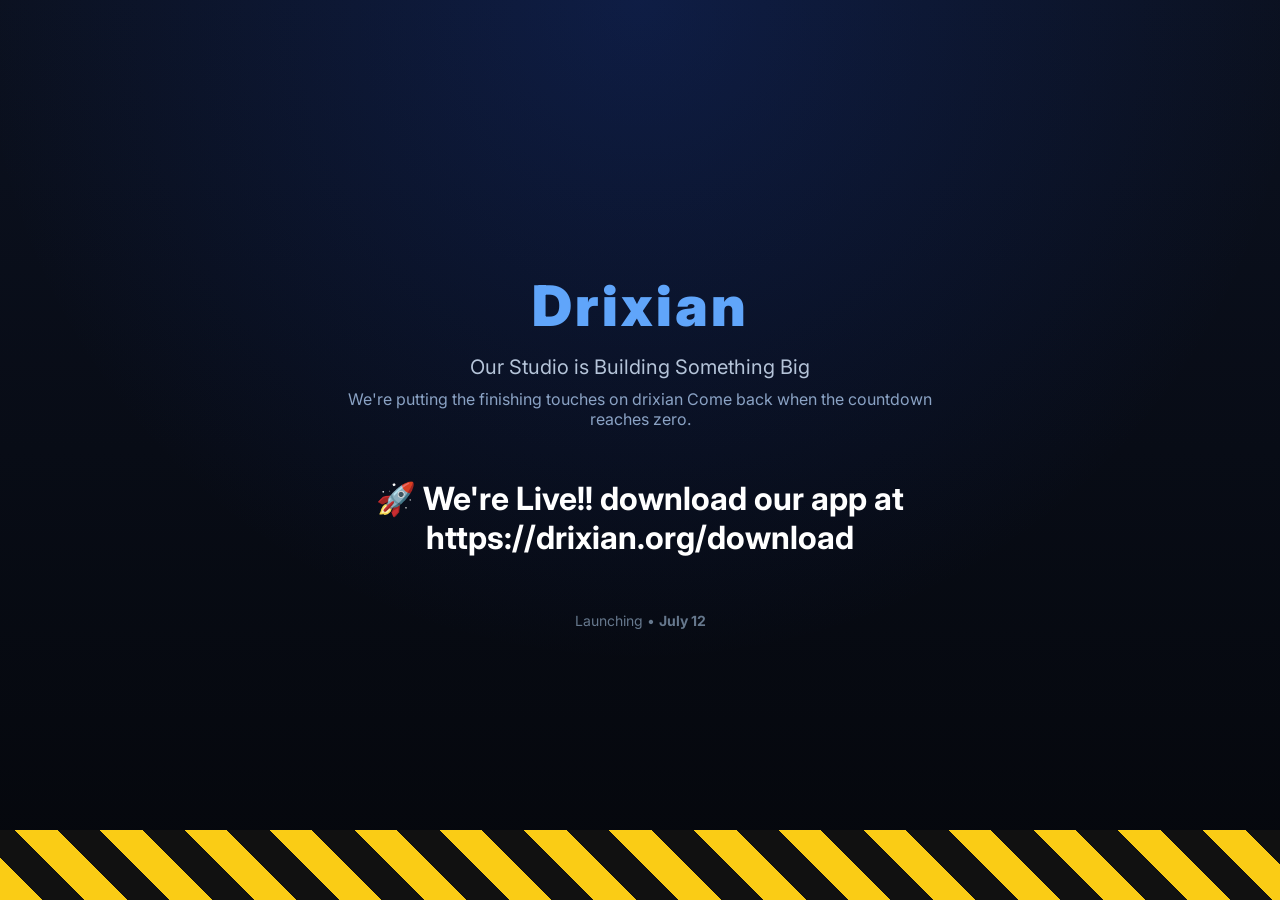
==== index.html @ 777c3008 "Rename 404.html to index.html" ====
<!DOCTYPE html>
<html lang="en">
<head>
<meta charset="UTF-8">
<meta name="viewport" content="width=device-width, initial-scale=1.0">
<title>Drixian • Under Construction</title>

<link href="https://fonts.googleapis.com/css2?family=Inter:wght@300;500;700;900&display=swap" rel="stylesheet">

<style>
*{
margin:0;
padding:0;
box-sizing:border-box;
font-family:Inter,sans-serif;
}

body{
background:#0a0f18;
overflow:hidden;
color:white;
height:100vh;
display:flex;
justify-content:center;
align-items:center;
position:relative;
}

/* Background */

body:before{
content:"";
position:absolute;
inset:0;
background:
radial-gradient(circle at top,#1d4ed833,transparent 60%),
linear-gradient(#0b1120,#05070c);
}

/* Stars */

.stars{
position:absolute;
inset:0;
background-image:
radial-gradient(white 1px,transparent 1px);
background-size:60px 60px;
opacity:.2;
}

/* Crane */

.crane{
position:absolute;
left:8%;
bottom:120px;
width:220px;
height:420px;
}

.tower{
position:absolute;
bottom:0;
width:18px;
height:100%;
background:#888;
}

.arm{
position:absolute;
top:20px;
left:10px;
height:12px;
width:180px;
background:#999;
}

.cable{
position:absolute;
top:32px;
left:170px;
width:3px;
height:150px;
background:#666;
animation:swing 4s ease-in-out infinite;
transform-origin:top;
}

.hook{
position:absolute;
bottom:-12px;
left:-4px;
font-size:28px;
}

@keyframes swing{
0%,100%{transform:rotate(-4deg);}
50%{transform:rotate(4deg);}
}

/* Workers */

.worker{
position:absolute;
bottom:70px;
font-size:28px;
animation:work 1.3s infinite alternate;
}

.worker:nth-child(2){
left:44%;
animation-delay:.3s;
}

.worker:nth-child(3){
left:58%;
animation-delay:.8s;
}

@keyframes work{
from{
transform:translateY(0);
}
to{
transform:translateY(-6px);
}
}

/* Main */

.container{
position:relative;
z-index:5;
text-align:center;
max-width:700px;
padding:30px;
}

.logo{
font-size:56px;
font-weight:900;
letter-spacing:3px;
color:#60a5fa;
}

.subtitle{
margin-top:15px;
font-size:20px;
color:#b5c4d9;
}

.message{
margin-top:10px;
color:#8aa2c4;
}

.countdown{
margin-top:50px;
display:flex;
justify-content:center;
gap:18px;
flex-wrap:wrap;
}

.card{
background:#101826;
padding:20px;
border-radius:16px;
min-width:120px;
box-shadow:0 0 20px rgba(59,130,246,.15);
border:1px solid rgba(255,255,255,.05);
}

.number{
font-size:42px;
font-weight:900;
color:#60a5fa;
}

.label{
margin-top:8px;
font-size:14px;
text-transform:uppercase;
color:#7f94b3;
letter-spacing:2px;
}

.footer{
margin-top:55px;
font-size:14px;
color:#66788d;
}

.barricade{
position:absolute;
bottom:0;
left:0;
width:100%;
height:70px;
background:repeating-linear-gradient(
45deg,
#facc15 0 30px,
#111 30px 60px
);
}
</style>
</head>

<body>

<div class="container">

<div class="logo">Drixian</div>

<div class="subtitle">
Our Studio is Building Something Big
</div>

<div class="message">
We're putting the finishing touches on drixian
Come back when the countdown reaches zero.
</div>

<div class="countdown">

<div class="card">
<div class="number" id="days">0</div>
<div class="label">Days</div>
</div>

<div class="card">
<div class="number" id="hours">0</div>
<div class="label">Hours</div>
</div>

<div class="card">
<div class="number" id="minutes">0</div>
<div class="label">Minutes</div>
</div>

<div class="card">
<div class="number" id="seconds">0</div>
<div class="label">Seconds</div>
</div>

</div>

<div class="footer">
Launching • <strong>July 12</strong>
</div>

</div>

<div class="barricade"></div>

<script>
const launch = new Date("June 26, 2026 10:24:00").getTime();

function updateCountdown(){

const now = Date.now();

const distance = launch - now;

if(distance<=0){

document.querySelector(".countdown").innerHTML=
"<h1>🚀 We're Live!! download our app at https://drixian.org/download</h1>";

return;
}

const days=Math.floor(distance/(1000*60*60*24));
const hours=Math.floor((distance%(1000*60*60*24))/(1000*60*60));
const minutes=Math.floor((distance%(1000*60*60))/(1000*60));
const seconds=Math.floor((distance%(1000*60))/1000);

daysEl.textContent=days;
hoursEl.textContent=hours;
minutesEl.textContent=minutes;
secondsEl.textContent=seconds;
}

const daysEl=document.getElementById("days");
const hoursEl=document.getElementById("hours");
const minutesEl=document.getElementById("minutes");
const secondsEl=document.getElementById("seconds");

updateCountdown();

setInterval(updateCountdown,1000);
</script>

</body>
</html>
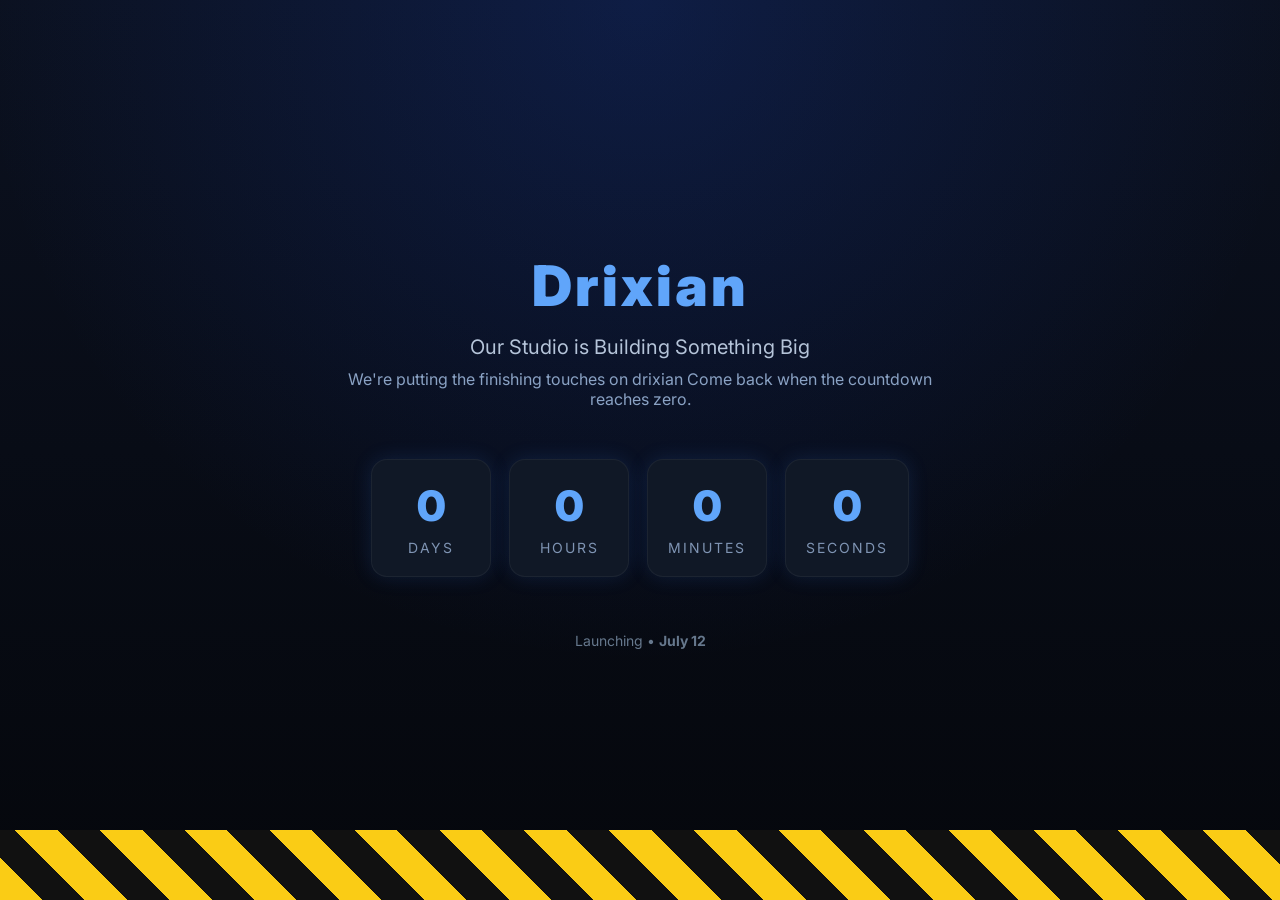
==== commit 1ab7893a: "Update index.html" ====
--- a/index.html
+++ b/index.html
@@ -265,7 +265,8 @@
 if(distance<=0){
 
 document.querySelector(".countdown").innerHTML=
-"<h1>🚀 We're Live!! download our app at https://drixian.org/download</h1>";
+"<h1>🚀 We're Live!! download our app</h1>";
+<a href="https://drixian.org/download" class="home-button">Download</a>
 
 return;
 }
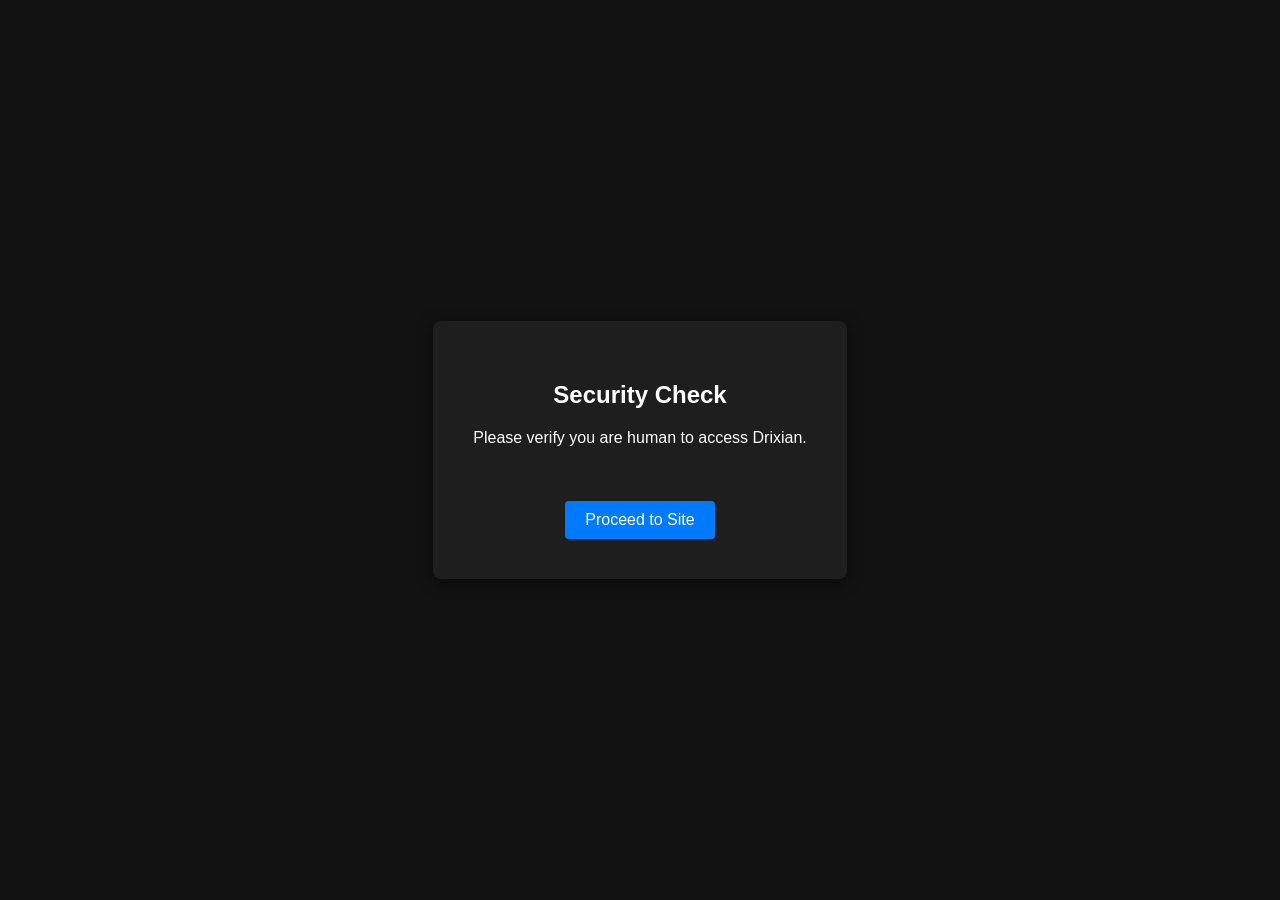
==== commit 15a772b4: "Create index.html" ====
--- a/index.html
+++ b/index.html
@@ -1,296 +1,53 @@
 <!DOCTYPE html>
 <html lang="en">
 <head>
-<meta charset="UTF-8">
-<meta name="viewport" content="width=device-width, initial-scale=1.0">
-<title>Drixian • Under Construction</title>
-
-<link href="https://fonts.googleapis.com/css2?family=Inter:wght@300;500;700;900&display=swap" rel="stylesheet">
-
-<style>
-*{
-margin:0;
-padding:0;
-box-sizing:border-box;
-font-family:Inter,sans-serif;
-}
-
-body{
-background:#0a0f18;
-overflow:hidden;
-color:white;
-height:100vh;
-display:flex;
-justify-content:center;
-align-items:center;
-position:relative;
-}
-
-/* Background */
-
-body:before{
-content:"";
-position:absolute;
-inset:0;
-background:
-radial-gradient(circle at top,#1d4ed833,transparent 60%),
-linear-gradient(#0b1120,#05070c);
-}
-
-/* Stars */
-
-.stars{
-position:absolute;
-inset:0;
-background-image:
-radial-gradient(white 1px,transparent 1px);
-background-size:60px 60px;
-opacity:.2;
-}
-
-/* Crane */
-
-.crane{
-position:absolute;
-left:8%;
-bottom:120px;
-width:220px;
-height:420px;
-}
-
-.tower{
-position:absolute;
-bottom:0;
-width:18px;
-height:100%;
-background:#888;
-}
-
-.arm{
-position:absolute;
-top:20px;
-left:10px;
-height:12px;
-width:180px;
-background:#999;
-}
-
-.cable{
-position:absolute;
-top:32px;
-left:170px;
-width:3px;
-height:150px;
-background:#666;
-animation:swing 4s ease-in-out infinite;
-transform-origin:top;
-}
-
-.hook{
-position:absolute;
-bottom:-12px;
-left:-4px;
-font-size:28px;
-}
-
-@keyframes swing{
-0%,100%{transform:rotate(-4deg);}
-50%{transform:rotate(4deg);}
-}
-
-/* Workers */
-
-.worker{
-position:absolute;
-bottom:70px;
-font-size:28px;
-animation:work 1.3s infinite alternate;
-}
-
-.worker:nth-child(2){
-left:44%;
-animation-delay:.3s;
-}
-
-.worker:nth-child(3){
-left:58%;
-animation-delay:.8s;
-}
-
-@keyframes work{
-from{
-transform:translateY(0);
-}
-to{
-transform:translateY(-6px);
-}
-}
-
-/* Main */
-
-.container{
-position:relative;
-z-index:5;
-text-align:center;
-max-width:700px;
-padding:30px;
-}
-
-.logo{
-font-size:56px;
-font-weight:900;
-letter-spacing:3px;
-color:#60a5fa;
-}
-
-.subtitle{
-margin-top:15px;
-font-size:20px;
-color:#b5c4d9;
-}
-
-.message{
-margin-top:10px;
-color:#8aa2c4;
-}
-
-.countdown{
-margin-top:50px;
-display:flex;
-justify-content:center;
-gap:18px;
-flex-wrap:wrap;
-}
-
-.card{
-background:#101826;
-padding:20px;
-border-radius:16px;
-min-width:120px;
-box-shadow:0 0 20px rgba(59,130,246,.15);
-border:1px solid rgba(255,255,255,.05);
-}
-
-.number{
-font-size:42px;
-font-weight:900;
-color:#60a5fa;
-}
-
-.label{
-margin-top:8px;
-font-size:14px;
-text-transform:uppercase;
-color:#7f94b3;
-letter-spacing:2px;
-}
-
-.footer{
-margin-top:55px;
-font-size:14px;
-color:#66788d;
-}
-
-.barricade{
-position:absolute;
-bottom:0;
-left:0;
-width:100%;
-height:70px;
-background:repeating-linear-gradient(
-45deg,
-#facc15 0 30px,
-#111 30px 60px
-);
-}
-</style>
+    <meta charset="UTF-8">
+    <meta name="viewport" content="width=device-width, initial-scale=1.0">
+    <title>Drixian - Verification Required</title>
+    <script src="https://www.google.com/recaptcha/api.js" async defer></script>
+    <style>
+        body {
+            background-color: #121212;
+            color: #ffffff;
+            font-family: sans-serif;
+            display: flex;
+            justify-content: center;
+            align-items: center;
+            height: 100vh;
+            margin: 0;
+        }
+        .captcha-container {
+            text-align: center;
+            background: #1e1e1e;
+            padding: 40px;
+            border-radius: 8px;
+            box-shadow: 0 4px 15px rgba(0,0,0,0.5);
+        }
+        button {
+            margin-top: 20px;
+            background-color: #007bff;
+            color: white;
+            border: none;
+            padding: 10px 20px;
+            font-size: 16px;
+            border-radius: 4px;
+            cursor: pointer;
+        }
+        button:hover { background-color: #0056b3; }
+    </style>
 </head>
-
 <body>
 
-<div class="container">
-
-<div class="logo">Drixian</div>
-
-<div class="subtitle">
-Our Studio is Building Something Big
-</div>
-
-<div class="message">
-We're putting the finishing touches on drixian
-Come back when the countdown reaches zero.
-</div>
-
-<div class="countdown">
-
-<div class="card">
-<div class="number" id="days">0</div>
-<div class="label">Days</div>
-</div>
-
-<div class="card">
-<div class="number" id="hours">0</div>
-<div class="label">Hours</div>
-</div>
-
-<div class="card">
-<div class="number" id="minutes">0</div>
-<div class="label">Minutes</div>
-</div>
-
-<div class="card">
-<div class="number" id="seconds">0</div>
-<div class="label">Seconds</div>
-</div>
-
-</div>
-
-<div class="footer">
-Launching • <strong>July 12</strong>
-</div>
-
-</div>
-
-<div class="barricade"></div>
-
-<script>
-const launch = new Date("June 26, 2026 10:24:00").getTime();
-
-function updateCountdown(){
-
-const now = Date.now();
-
-const distance = launch - now;
-
-if(distance<=0){
-
-document.querySelector(".countdown").innerHTML=
-"<h1>🚀 We're Live!! download our app</h1>";
-<a href="https://drixian.org/download" class="home-button">Download</a>
-
-return;
-}
-
-const days=Math.floor(distance/(1000*60*60*24));
-const hours=Math.floor((distance%(1000*60*60*24))/(1000*60*60));
-const minutes=Math.floor((distance%(1000*60*60))/(1000*60));
-const seconds=Math.floor((distance%(1000*60))/1000);
-
-daysEl.textContent=days;
-hoursEl.textContent=hours;
-minutesEl.textContent=minutes;
-secondsEl.textContent=seconds;
-}
-
-const daysEl=document.getElementById("days");
-const hoursEl=document.getElementById("hours");
-const minutesEl=document.getElementById("minutes");
-const secondsEl=document.getElementById("seconds");
-
-updateCountdown();
-
-setInterval(updateCountdown,1000);
-</script>
+    <div class="captcha-container">
+        <h2>Security Check</h2>
+        <p>Please verify you are human to access Drixian.</p>
+        
+        <form action="verify.php" method="POST">
+            <div class="g-recaptcha" data-sitekey="6LcayDYtAAAAAEVRqc5klEKMG9QPhrQRJeriuMox" data-theme="dark"></div>
+            <br/>
+            <button type="submit">Proceed to Site</button>
+        </form>
+    </div>
 
 </body>
 </html>
